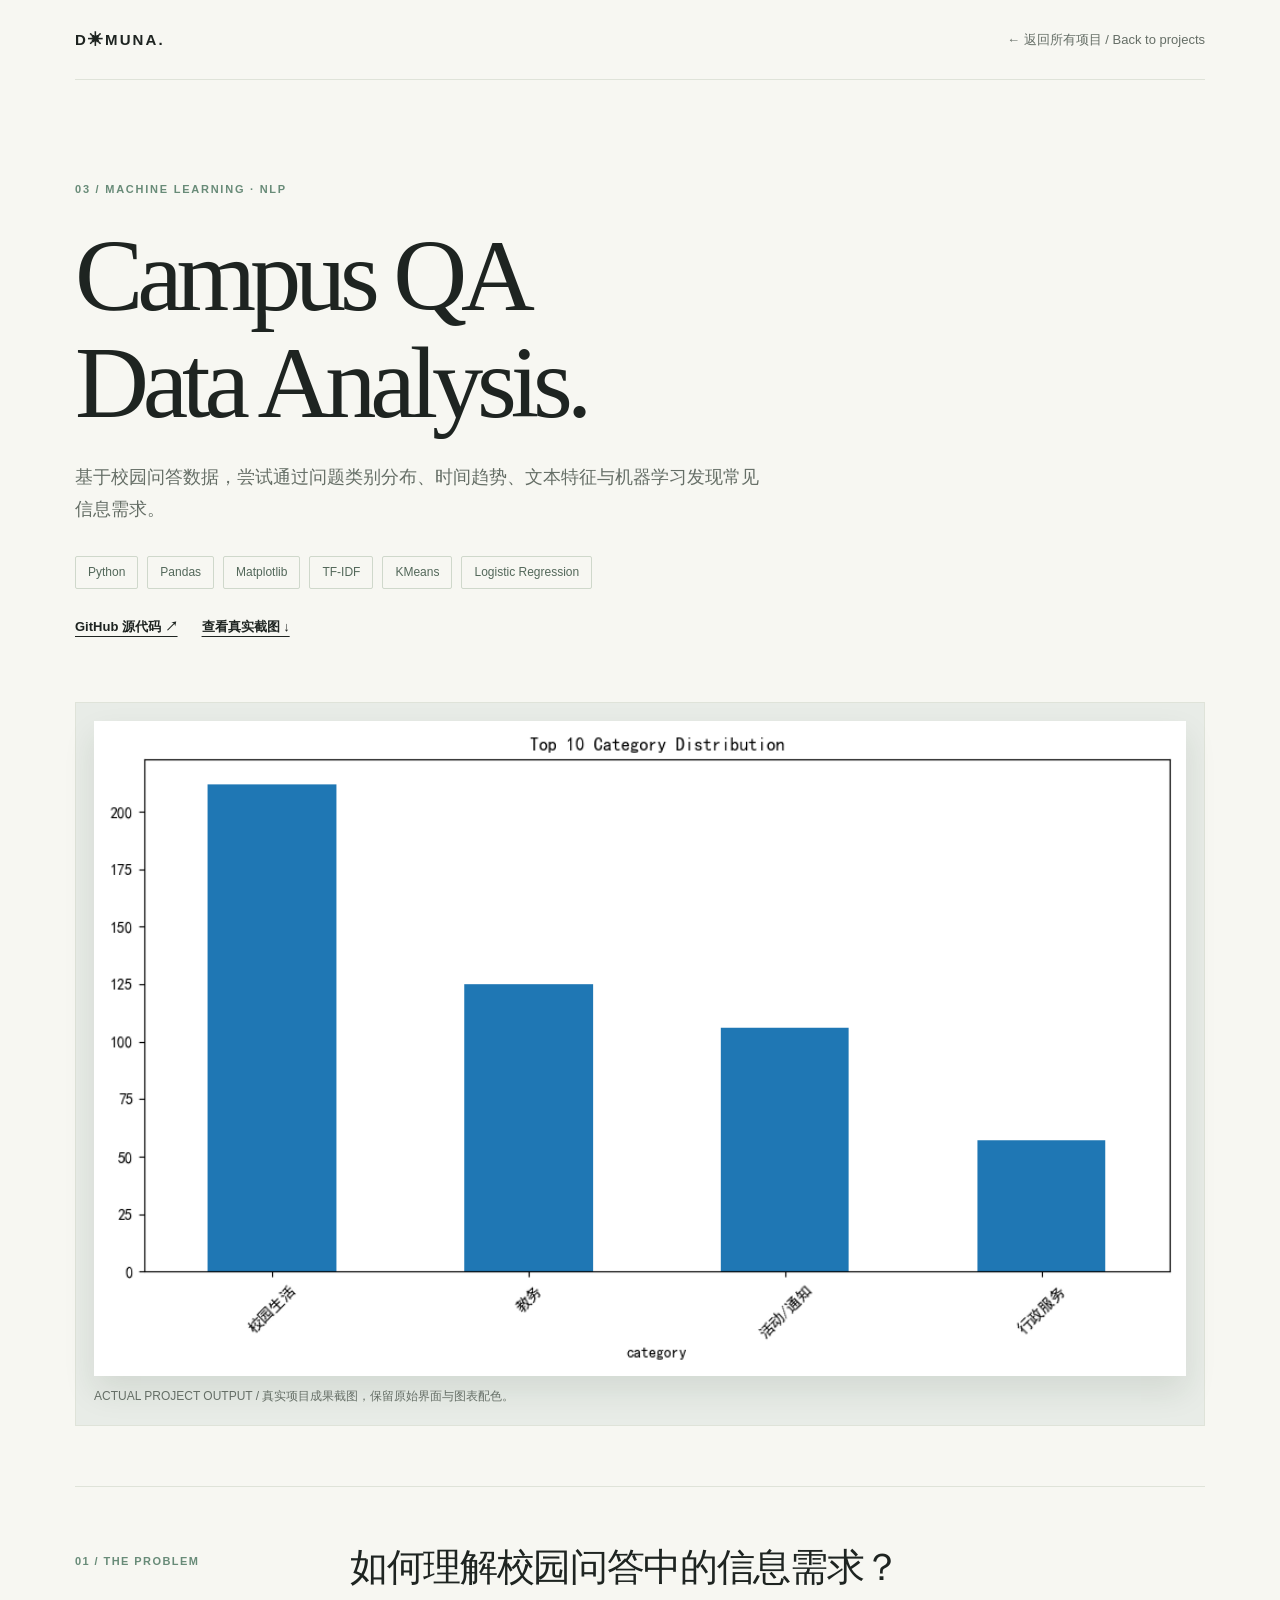
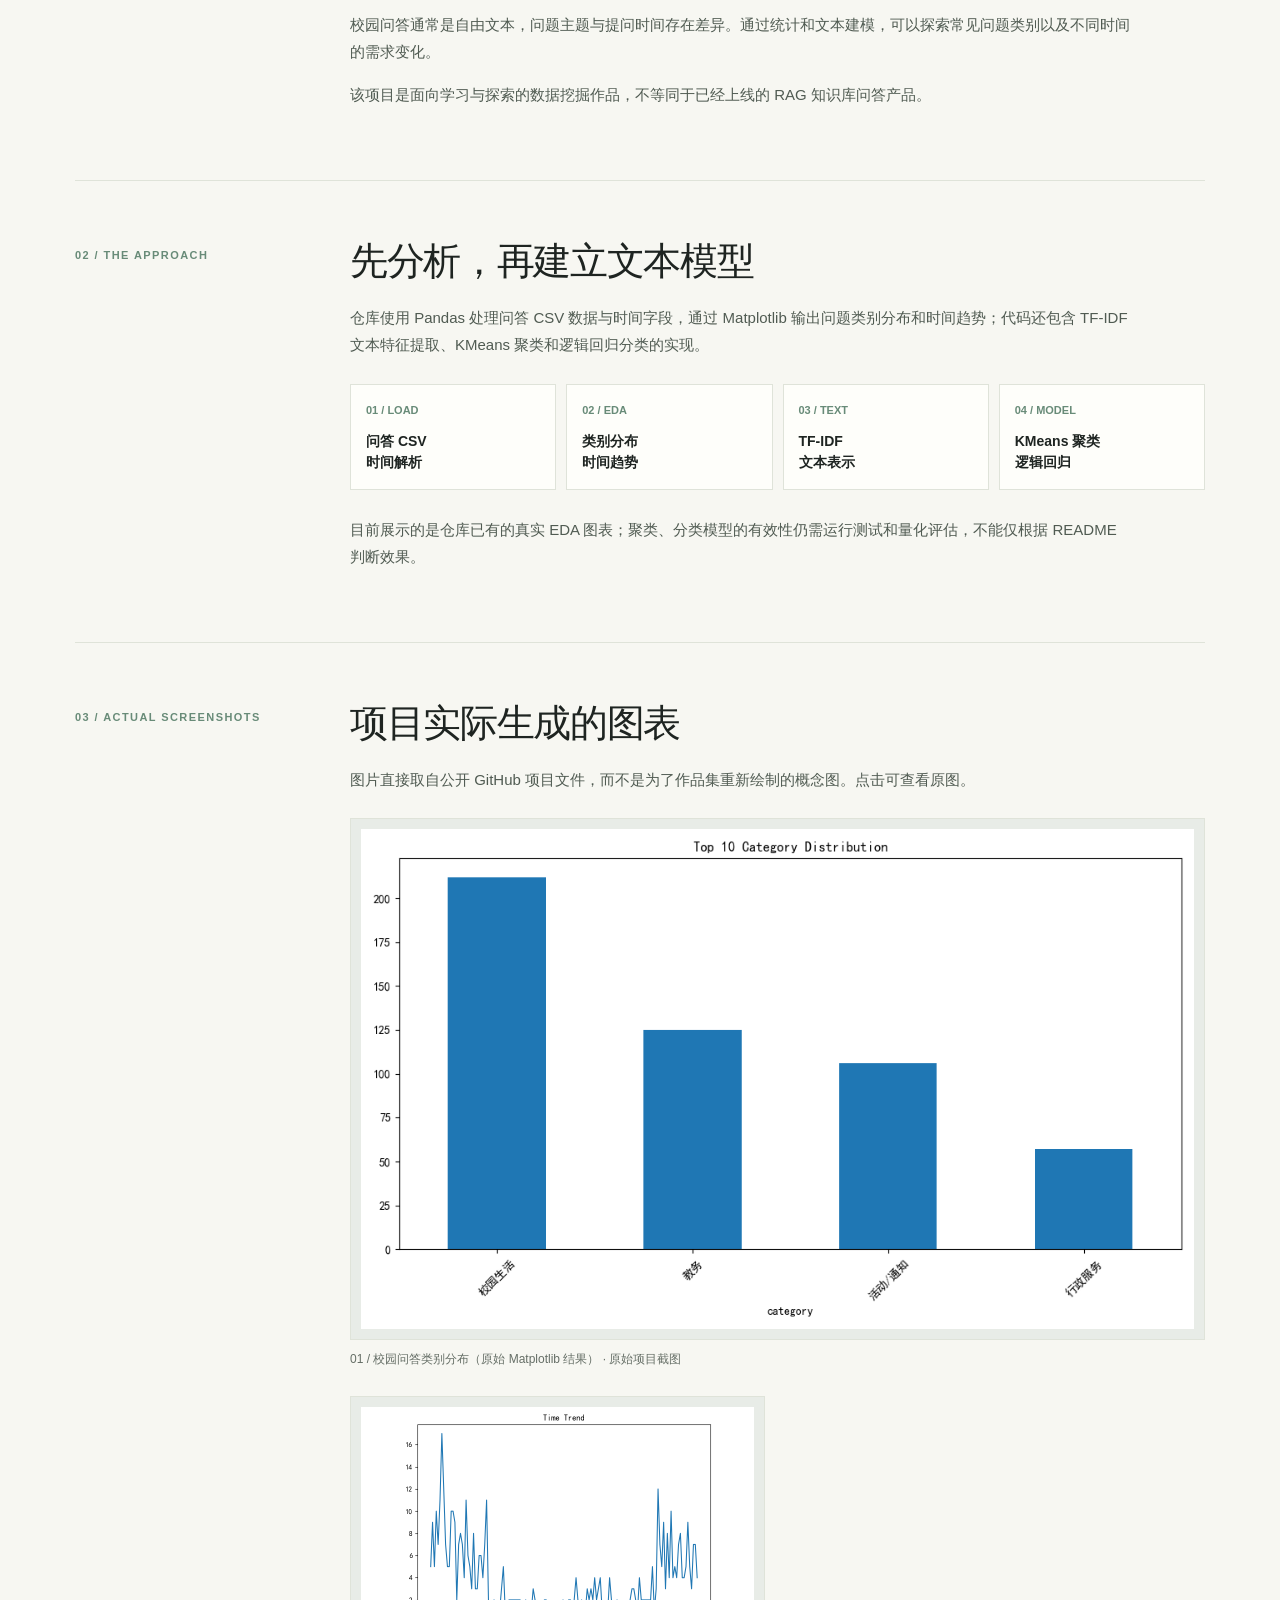
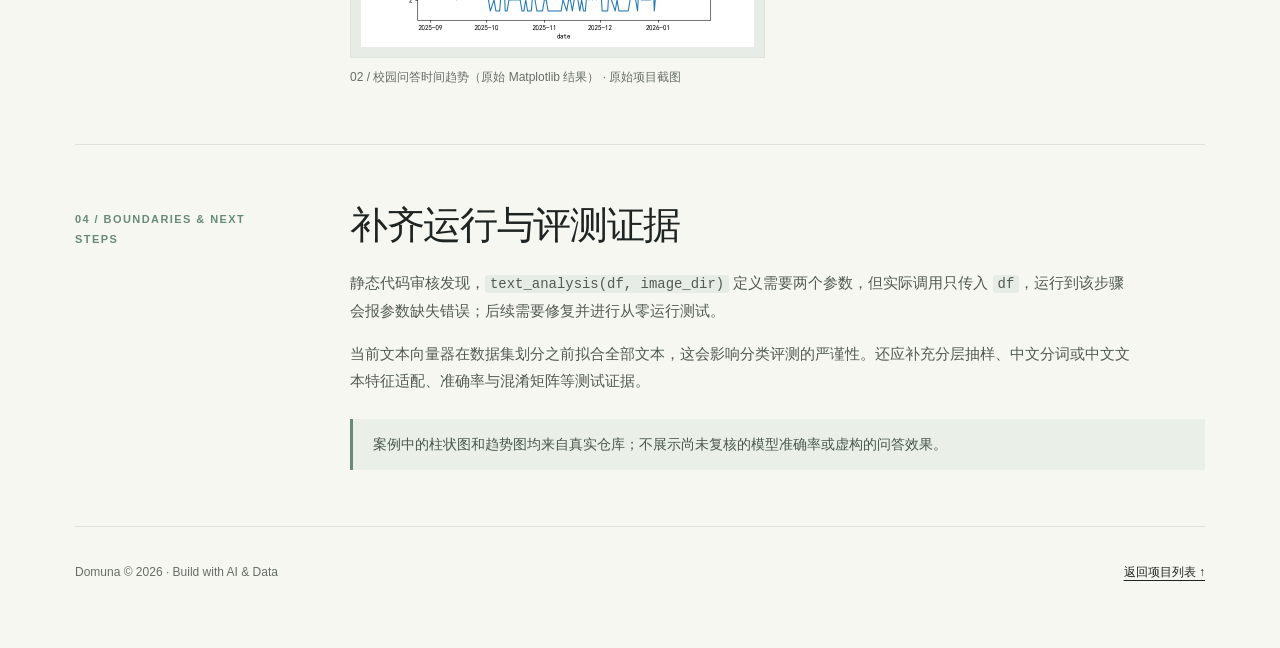
==== projects/campus-qa-data-analysis/index.html @ e6f0b388 "Add authentic Campus QA Data Analysis case study page" ====
<!doctype html><html lang="zh-CN"><head>
<meta charset="UTF-8"><meta name="viewport" content="width=device-width,initial-scale=1"><meta name="theme-color" content="#f7f7f2">
<title>Campus QA Data Analysis — Case Study | Domuna</title>
<meta name="description" content="Domuna 校园问答数据分析案例：类别分布与时间趋势真实图表、TF-IDF、KMeans 与逻辑回归方法，以及现阶段可复现性改进计划。">
<link rel="canonical" href="https://domuna.github.io/projects/campus-qa-data-analysis/"><link rel="icon" type="image/svg+xml" href="../../favicon.svg">
<meta property="og:type" content="article"><meta property="og:title" content="Campus QA Data Analysis — Domuna"><meta property="og:description" content="基于校园问答数据，尝试通过问题类别分布、时间趋势、文本特征与机器学习发现常见信息需求。">
<meta property="og:url" content="https://domuna.github.io/projects/campus-qa-data-analysis/"><meta property="og:image" content="https://domuna.github.io/assets/campus-categories.png">
<style>
:root{color-scheme:light;--bg:#f7f7f2;--ink:#1e2421;--muted:#656e66;--sage:#688b78;--line:#dfe3d9;--paper:#fefefa}
*{box-sizing:border-box}html{scroll-behavior:smooth}body{margin:0;background:var(--bg);color:var(--ink);font-family:Inter,-apple-system,BlinkMacSystemFont,"PingFang SC","Microsoft YaHei",sans-serif;line-height:1.8;-webkit-font-smoothing:antialiased}
a{color:inherit}a:focus-visible{outline:3px solid var(--sage);outline-offset:4px}img{max-width:100%}.wrap{width:min(1130px,calc(100% - 96px));margin-inline:auto}
nav{border-bottom:1px solid var(--line);display:flex;align-items:center;justify-content:space-between;min-height:80px;gap:24px}nav a{text-decoration:none;font-weight:600}nav .brand{letter-spacing:.14em;font-size:15px}nav .back{font-size:13px;color:var(--muted);font-weight:500}
.eyebrow{text-transform:uppercase;letter-spacing:.16em;color:var(--sage);font-size:11px;font-weight:700}.hero{padding:100px 0 48px}.hero h1{font:normal clamp(48px,8vw,106px)/1.05 Georgia,"Times New Roman",serif;letter-spacing:-.06em;max-width:850px;margin:22px 0 24px}.hero p{color:var(--muted);max-width:700px;font-size:18px;margin:0 0 30px}.tags{display:flex;flex-wrap:wrap;gap:9px;margin:20px 0 26px}.tags span{border:1px solid #cfd8cb;border-radius:2px;padding:5px 12px;color:#53685a;font-size:12px}.links{display:flex;gap:24px;flex-wrap:wrap}.links a{text-underline-offset:5px;font-size:13px;font-weight:600}
.hero-image{padding:18px;background:#e8ece7;border:1px solid var(--line);margin:15px 0 60px}.hero-image img{display:block;width:100%;object-fit:contain;background:white;box-shadow:0 15px 30px #1c31221a}.caption{margin-top:10px;font-size:12px;color:var(--muted)}
section.case{display:grid;grid-template-columns:210px 1fr;gap:65px;padding:56px 0;border-top:1px solid var(--line)}section.case h2{font:normal clamp(27px,3vw,38px)/1.3 Georgia,serif;letter-spacing:-.035em;margin:0 0 18px}section.case p{margin:0 0 16px;max-width:780px;color:#505b52;font-size:15px}.side{font-size:11px;letter-spacing:.13em;text-transform:uppercase;color:var(--sage);padding-top:9px;font-weight:700}
.flow{display:grid;grid-template-columns:repeat(4,minmax(0,1fr));gap:10px;margin:26px 0}.flow div{border:1px solid var(--line);background:var(--paper);padding:16px 15px;min-height:105px}.flow b{display:block;font-size:11px;color:var(--sage);margin-bottom:10px}.flow strong{font-size:14px;line-height:1.5;display:block}
.gallery{display:grid;grid-template-columns:1fr 1fr;gap:25px;margin-top:25px}.gallery figure{margin:0;min-width:0}.gallery a{display:block;background:#e8ece7;padding:10px;border:1px solid var(--line);text-decoration:none}.gallery img{display:block;width:100%;height:240px;object-fit:contain;background:white}.gallery figcaption{font-size:12px;color:var(--muted);padding-top:9px}.gallery .wide{grid-column:1/-1}.gallery .wide img{height:auto;max-height:610px;object-fit:contain}
.callout{border-left:3px solid var(--sage);padding:13px 20px;background:#eaf0e8;margin-top:25px;font-size:14px;color:#49564c}
footer{border-top:1px solid var(--line);padding:35px 0 65px;display:flex;align-items:center;justify-content:space-between;gap:20px;font-size:12px;color:var(--muted)}footer a{color:var(--ink);text-underline-offset:4px}
@media(max-width:750px){.wrap{width:calc(100% - 38px)}nav{min-height:65px}.hero{padding:70px 0 28px}.hero h1{font-size:clamp(43px,13vw,74px)}.hero p{font-size:15px}.hero-image{padding:6px;margin-bottom:30px}section.case{display:block;padding:36px 0}.side{margin:0 0 20px}.flow{grid-template-columns:repeat(2,minmax(0,1fr))}.gallery{grid-template-columns:1fr;gap:18px}.gallery .wide{grid-column:1}.gallery img,.gallery .wide img{height:auto;max-height:none}.links{gap:18px}footer{flex-wrap:wrap}}
@media(prefers-reduced-motion:reduce){html{scroll-behavior:auto}}

code{background:#e8ece7;padding:1px 5px;border-radius:3px;font-size:.93em;overflow-wrap:anywhere}.hero-image img{max-height:760px;object-fit:contain}
</style></head><body><div class="wrap"><nav aria-label="页面导航"><a class="brand" href="../../">D✳MUNA.</a><a class="back" href="../../#work">← 返回所有项目 / Back to projects</a></nav>
<main><header class="hero"><div class="eyebrow">03 / Machine Learning · NLP</div><h1>Campus QA<br>Data Analysis.</h1><p>基于校园问答数据，尝试通过问题类别分布、时间趋势、文本特征与机器学习发现常见信息需求。</p>
<div class="tags"><span>Python</span><span>Pandas</span><span>Matplotlib</span><span>TF-IDF</span><span>KMeans</span><span>Logistic Regression</span></div><div class="links"><a href="https://github.com/Domuna/Campus-QA-Data-Analysis" target="_blank" rel="noopener noreferrer">GitHub 源代码 ↗</a><a href="#screenshots">查看真实截图 ↓</a></div></header>
<figure class="hero-image"><img src="../../assets/campus-categories.png" alt="校园问答数据项目生成的类别分布柱状统计图"><figcaption class="caption">ACTUAL PROJECT OUTPUT / 真实项目成果截图，保留原始界面与图表配色。</figcaption></figure>
<section class="case" id="problem"><div class="side">01 / The problem</div><div><h2>如何理解校园问答中的信息需求？</h2><p>校园问答通常是自由文本，问题主题与提问时间存在差异。通过统计和文本建模，可以探索常见问题类别以及不同时间的需求变化。</p><p>该项目是面向学习与探索的数据挖掘作品，不等同于已经上线的 RAG 知识库问答产品。</p></div></section>
<section class="case" id="solution"><div class="side">02 / The approach</div><div><h2>先分析，再建立文本模型</h2><p>仓库使用 Pandas 处理问答 CSV 数据与时间字段，通过 Matplotlib 输出问题类别分布和时间趋势；代码还包含 TF-IDF 文本特征提取、KMeans 聚类和逻辑回归分类的实现。</p><div class="flow"><div><b>01 / LOAD</b><strong>问答 CSV<br>时间解析</strong></div><div><b>02 / EDA</b><strong>类别分布<br>时间趋势</strong></div><div><b>03 / TEXT</b><strong>TF-IDF<br>文本表示</strong></div><div><b>04 / MODEL</b><strong>KMeans 聚类<br>逻辑回归</strong></div></div><p>目前展示的是仓库已有的真实 EDA 图表；聚类、分类模型的有效性仍需运行测试和量化评估，不能仅根据 README 判断效果。</p></div></section>
<section class="case" id="screenshots"><div class="side">03 / Actual screenshots</div><div><h2>项目实际生成的图表</h2><p>图片直接取自公开 GitHub 项目文件，而不是为了作品集重新绘制的概念图。点击可查看原图。</p><div class="gallery"><figure class="wide"><a href="../../assets/campus-categories.png" target="_blank" rel="noopener noreferrer" aria-label="查看原始项目图表：01 / 校园问答类别分布（原始 Matplotlib 结果）"><img src="../../assets/campus-categories.png" loading="lazy" alt="01 / 校园问答类别分布（原始 Matplotlib 结果）"></a><figcaption>01 / 校园问答类别分布（原始 Matplotlib 结果） · 原始项目截图</figcaption></figure>
<figure class=""><a href="../../assets/campus-time.png" target="_blank" rel="noopener noreferrer" aria-label="查看原始项目图表：02 / 校园问答时间趋势（原始 Matplotlib 结果）"><img src="../../assets/campus-time.png" loading="lazy" alt="02 / 校园问答时间趋势（原始 Matplotlib 结果）"></a><figcaption>02 / 校园问答时间趋势（原始 Matplotlib 结果） · 原始项目截图</figcaption></figure></div></div></section>
<section class="case" id="reflection"><div class="side">04 / Boundaries & next steps</div><div><h2>补齐运行与评测证据</h2><p>静态代码审核发现，<code>text_analysis(df, image_dir)</code> 定义需要两个参数，但实际调用只传入 <code>df</code>，运行到该步骤会报参数缺失错误；后续需要修复并进行从零运行测试。</p><p>当前文本向量器在数据集划分之前拟合全部文本，这会影响分类评测的严谨性。还应补充分层抽样、中文分词或中文文本特征适配、准确率与混淆矩阵等测试证据。</p><div class="callout">案例中的柱状图和趋势图均来自真实仓库；不展示尚未复核的模型准确率或虚构的问答效果。</div></div></section>
</main><footer><span>Domuna © 2026 · Build with AI & Data</span><a href="../../#work">返回项目列表 ↑</a></footer></div></body></html>
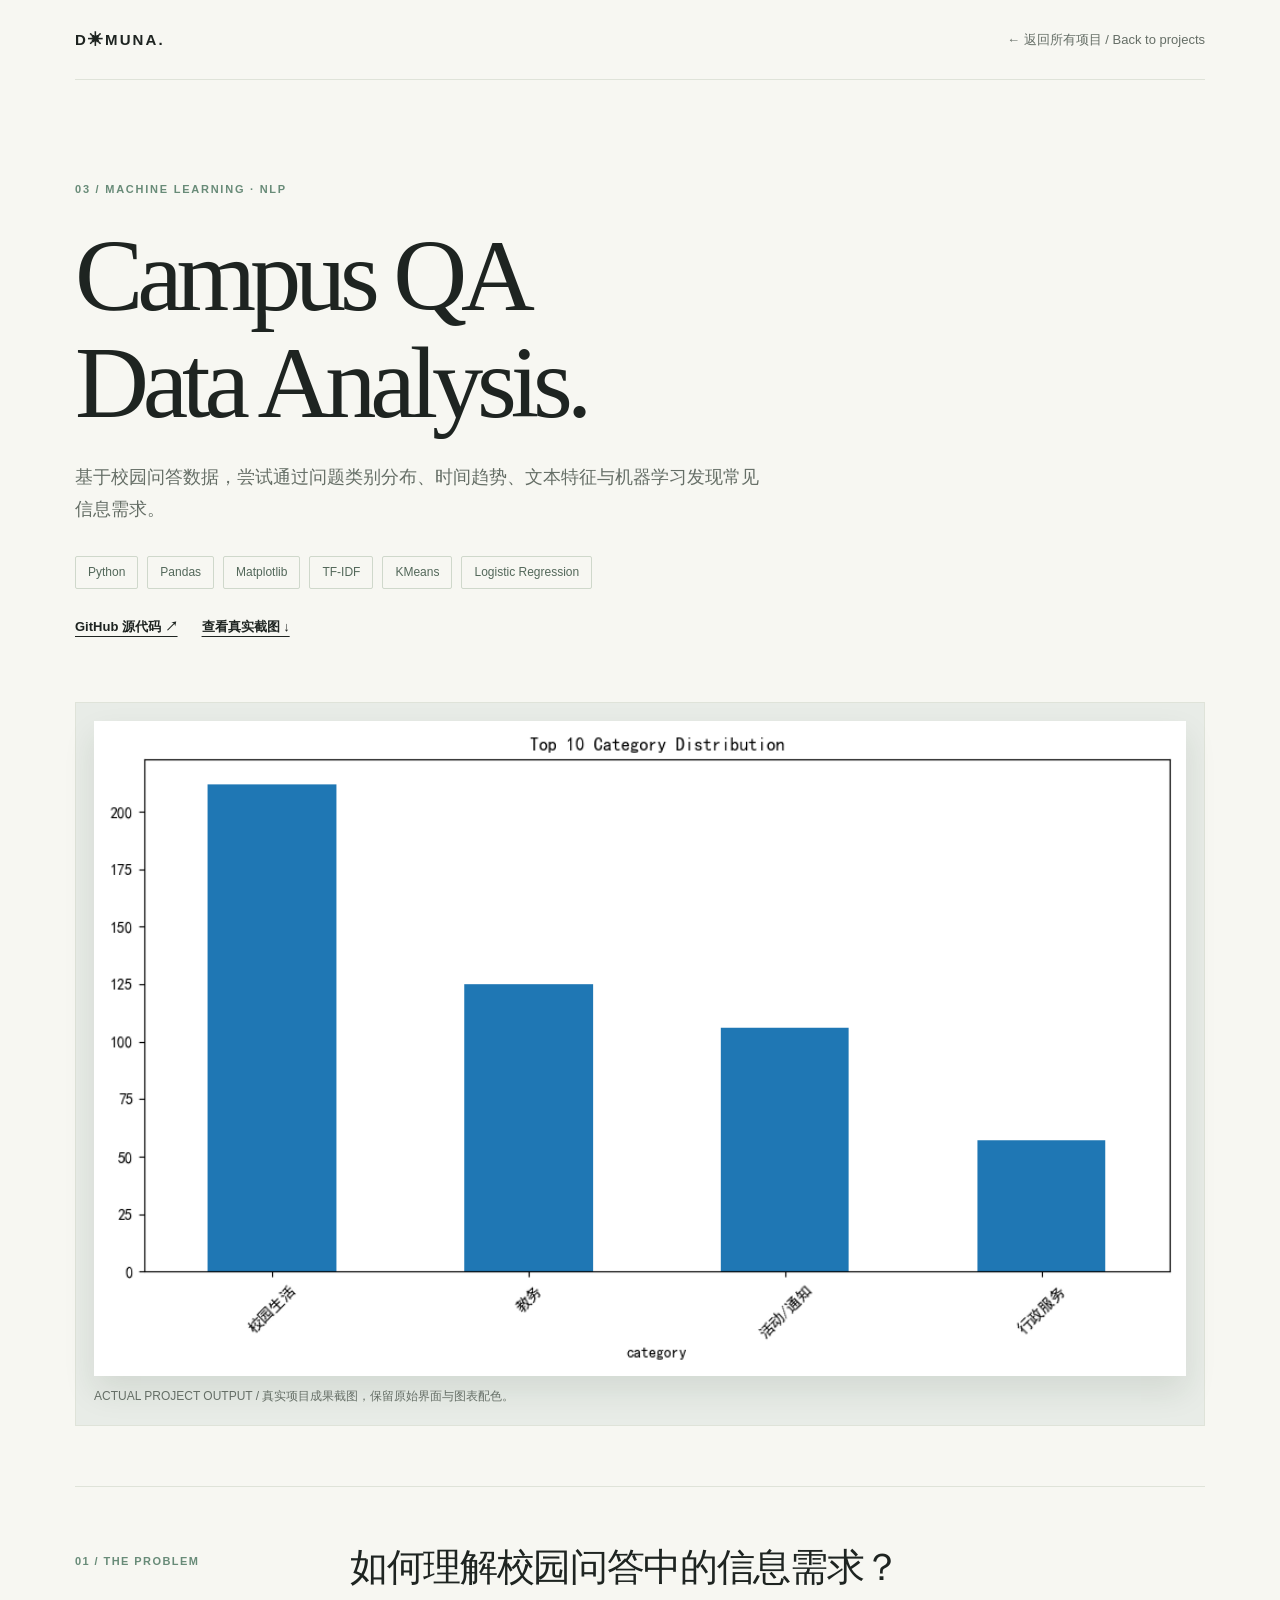
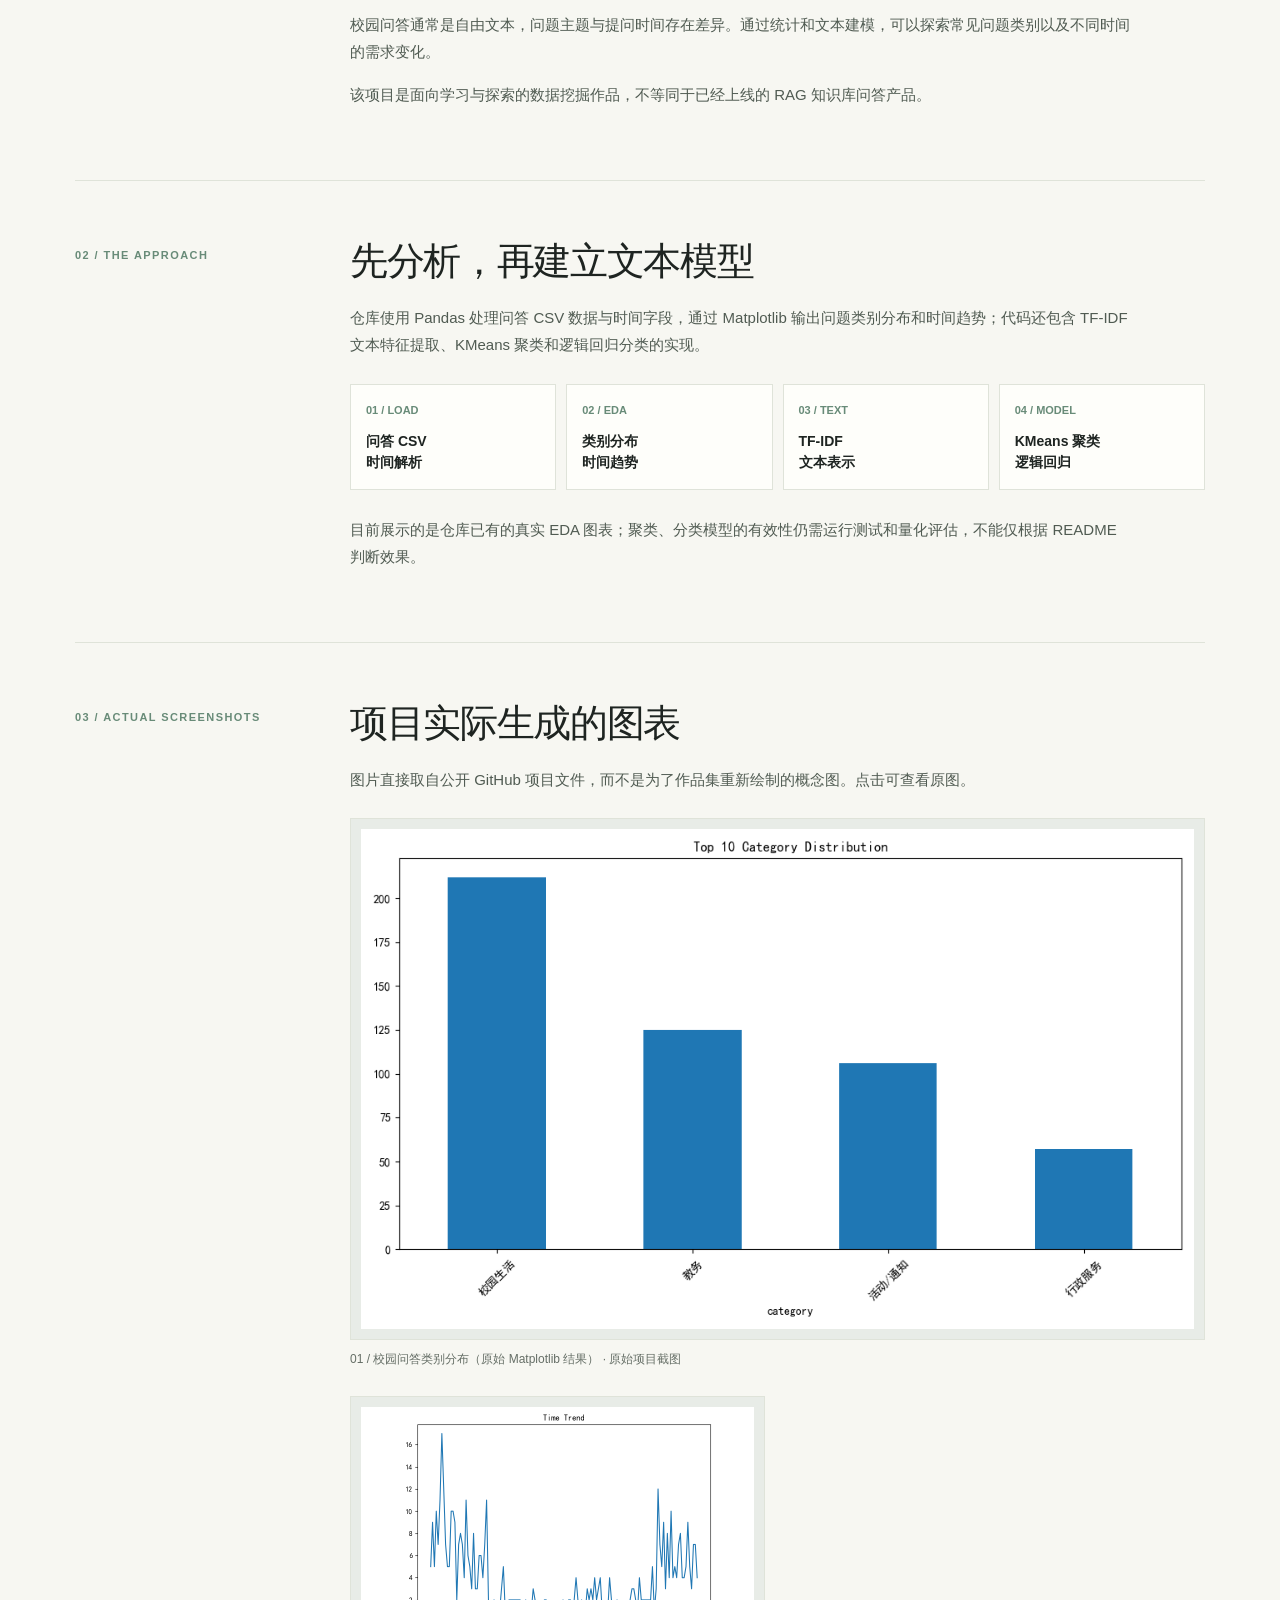
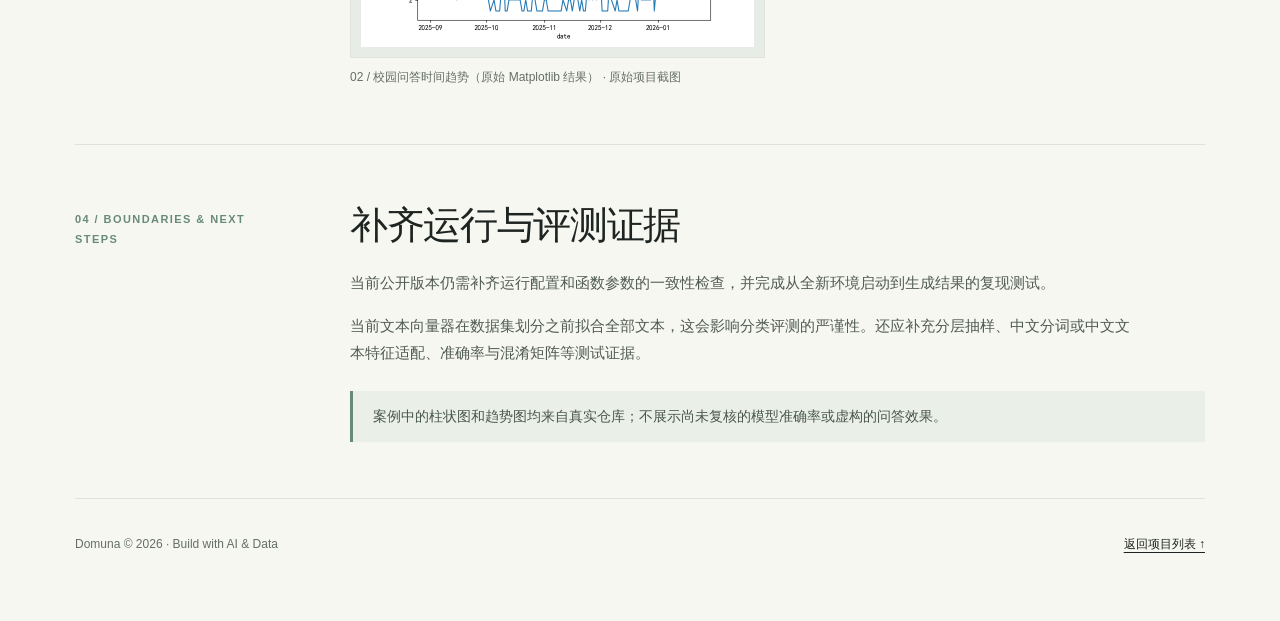
==== commit 1f72c932: "Clarify campus case study reproducibility status" ====
--- a/projects/campus-qa-data-analysis/index.html
+++ b/projects/campus-qa-data-analysis/index.html
@@ -29,5 +29,5 @@
 <section class="case" id="solution"><div class="side">02 / The approach</div><div><h2>先分析，再建立文本模型</h2><p>仓库使用 Pandas 处理问答 CSV 数据与时间字段，通过 Matplotlib 输出问题类别分布和时间趋势；代码还包含 TF-IDF 文本特征提取、KMeans 聚类和逻辑回归分类的实现。</p><div class="flow"><div><b>01 / LOAD</b><strong>问答 CSV<br>时间解析</strong></div><div><b>02 / EDA</b><strong>类别分布<br>时间趋势</strong></div><div><b>03 / TEXT</b><strong>TF-IDF<br>文本表示</strong></div><div><b>04 / MODEL</b><strong>KMeans 聚类<br>逻辑回归</strong></div></div><p>目前展示的是仓库已有的真实 EDA 图表；聚类、分类模型的有效性仍需运行测试和量化评估，不能仅根据 README 判断效果。</p></div></section>
 <section class="case" id="screenshots"><div class="side">03 / Actual screenshots</div><div><h2>项目实际生成的图表</h2><p>图片直接取自公开 GitHub 项目文件，而不是为了作品集重新绘制的概念图。点击可查看原图。</p><div class="gallery"><figure class="wide"><a href="../../assets/campus-categories.png" target="_blank" rel="noopener noreferrer" aria-label="查看原始项目图表：01 / 校园问答类别分布（原始 Matplotlib 结果）"><img src="../../assets/campus-categories.png" loading="lazy" alt="01 / 校园问答类别分布（原始 Matplotlib 结果）"></a><figcaption>01 / 校园问答类别分布（原始 Matplotlib 结果） · 原始项目截图</figcaption></figure>
 <figure class=""><a href="../../assets/campus-time.png" target="_blank" rel="noopener noreferrer" aria-label="查看原始项目图表：02 / 校园问答时间趋势（原始 Matplotlib 结果）"><img src="../../assets/campus-time.png" loading="lazy" alt="02 / 校园问答时间趋势（原始 Matplotlib 结果）"></a><figcaption>02 / 校园问答时间趋势（原始 Matplotlib 结果） · 原始项目截图</figcaption></figure></div></div></section>
-<section class="case" id="reflection"><div class="side">04 / Boundaries & next steps</div><div><h2>补齐运行与评测证据</h2><p>静态代码审核发现，<code>text_analysis(df, image_dir)</code> 定义需要两个参数，但实际调用只传入 <code>df</code>，运行到该步骤会报参数缺失错误；后续需要修复并进行从零运行测试。</p><p>当前文本向量器在数据集划分之前拟合全部文本，这会影响分类评测的严谨性。还应补充分层抽样、中文分词或中文文本特征适配、准确率与混淆矩阵等测试证据。</p><div class="callout">案例中的柱状图和趋势图均来自真实仓库；不展示尚未复核的模型准确率或虚构的问答效果。</div></div></section>
+<section class="case" id="reflection"><div class="side">04 / Boundaries & next steps</div><div><h2>补齐运行与评测证据</h2><p>当前公开版本仍需补齐运行配置和函数参数的一致性检查，并完成从全新环境启动到生成结果的复现测试。</p><p>当前文本向量器在数据集划分之前拟合全部文本，这会影响分类评测的严谨性。还应补充分层抽样、中文分词或中文文本特征适配、准确率与混淆矩阵等测试证据。</p><div class="callout">案例中的柱状图和趋势图均来自真实仓库；不展示尚未复核的模型准确率或虚构的问答效果。</div></div></section>
 </main><footer><span>Domuna © 2026 · Build with AI & Data</span><a href="../../#work">返回项目列表 ↑</a></footer></div></body></html>
